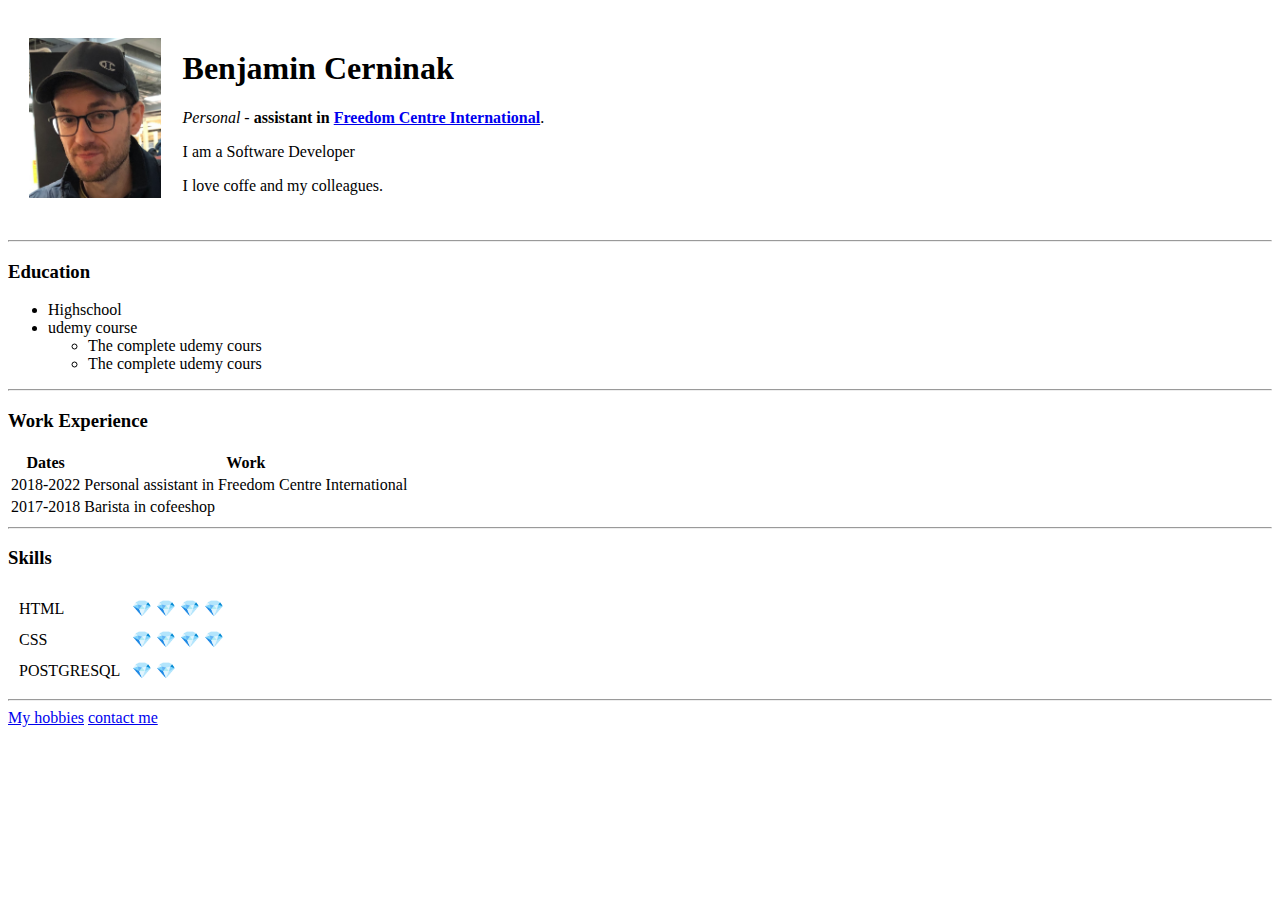
==== index.html @ dad4ab69 "Add initial CV website files" ====
<!DOCTYPE html>
<html lang="en">
  <head>
    <meta charset="UTF-8" />
    <meta http-equiv="X-UA-Compatible" content="IE=edge" />
    <meta name="viewport" content="width=device-width, initial-scale=1.0" />
    <title>Benjamin's personal site</title>
  </head>
  <body>
    <table cellspacing="20">
      <tr>
        <td>
          <img
            src="images/ben.jpg"
            style="height: 160px"
            alt="Ben profile picture"
          />
        </td>
        <td>
          <h1>Benjamin Cerninak</h1>

          <p>
            <em>Personal</em> -
            <strong
              >assistant in
              <a href="https://www.fcichapel.org/"
                >Freedom Centre International</a
              ></strong
            >.
          </p>
          <p>I am a Software Developer</p>
          <p>I love coffe and my colleagues.</p>
        </td>
      </tr>
    </table>

    <hr />
    <h3>Education</h3>
    <ul>
      <li>Highschool</li>
      <li>udemy course</li>

      <ul>
        <li>The complete udemy cours</li>
        <li>The complete udemy cours</li>
      </ul>
    </ul>
    <hr />
    <h3>Work Experience</h3>

    <table>
      <thead>
        <tr>
          <th>Dates</th>
          <th>Work</th>
        </tr>
      </thead>
      <tbody>
        <tr>
          <td>2018-2022</td>
          <td>Personal assistant in Freedom Centre International</td>
        </tr>
        <tr>
          <td>2017-2018</td>
          <td>Barista in cofeeshop</td>
        </tr>
      </tbody>
    </table>
    <hr />
    <h3>Skills</h3>
    <table cellspacing="10">
      <tr>
        <td>HTML</td>
        <td>💎 💎 💎 💎</td>
      </tr>
      <tr>
        <td>CSS</td>
        <td>💎 💎 💎 💎</td>
      </tr>
      <tr>
        <td>POSTGRESQL</td>
        <td>💎 💎</td>
      </tr>
    </table>
    <hr />
    <a href="hobbies.html">My hobbies</a>
    <a href="contact.html">contact me</a>
  </body>
</html>
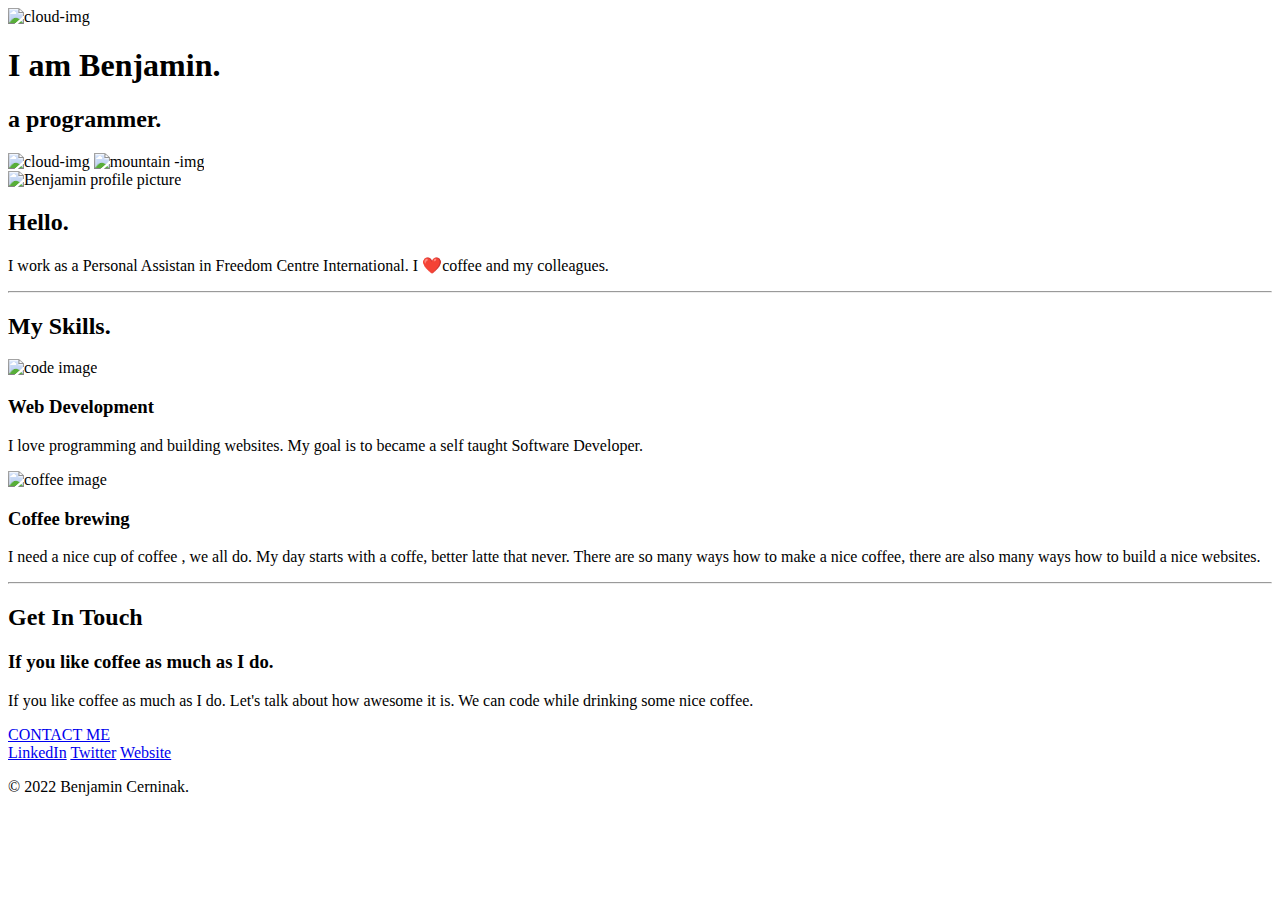
==== commit 89ff9e39: "Update index.html" ====
--- a/index.html
+++ b/index.html
@@ -4,86 +4,80 @@
     <meta charset="UTF-8" />
     <meta http-equiv="X-UA-Compatible" content="IE=edge" />
     <meta name="viewport" content="width=device-width, initial-scale=1.0" />
-    <title>Benjamin's personal site</title>
+    <link rel="stylesheet" href="css/styles.css" />
+    <link rel="icon" href="favicon.ico" />
+    <title>Benjamin Cerninak</title>
+    <link rel="preconnect" href="https://fonts.googleapis.com" />
+    <link rel="preconnect" href="https://fonts.gstatic.com" crossorigin />
+    <link
+      href="https://fonts.googleapis.com/css2?family=Merriweather&family=Montserrat&family=Sacramento&display=swap"
+      rel="stylesheet"
+    />
   </head>
   <body>
-    <table cellspacing="20">
-      <tr>
-        <td>
+    <div class="top-container">
+      <img class="top-cloud" src="images/cloud.png" alt="cloud-img" />
+      <h1>I am Benjamin.</h1>
+      <h2>a programmer.</h2>
+      <img class="bottom-cloud" src="images/cloud.png" alt="cloud-img" />
+      <img src="images/mountain.png" alt="mountain -img" />
+    </div>
+    <div class="middle-container">
+      <div class="profile">
+        <img
+          class="ben-img"
+          src="images/imgBen.png"
+          alt="Benjamin profile picture"
+        />
+        <h2>Hello.</h2>
+        <p class="introduction-part">
+          I work as a Personal Assistan in Freedom Centre International. I
+          ❤️coffee and my colleagues.
+        </p>
+      </div>
+      <hr />
+      <div class="skills">
+        <h2>My Skills.</h2>
+        <div class="skill-row">
+          <img class="code-img" src="images/iconCode.png" alt="code image" />
+          <h3>Web Development</h3>
+          <p class="code-skill-description">
+            I love programming and building websites. My goal is to became a
+            self taught Software Developer.
+          </p>
+        </div>
+        <div class="skill-row">
           <img
-            src="images/ben.jpg"
-            style="height: 160px"
-            alt="Ben profile picture"
+            class="coffee-img"
+            src="images/coffeeImg.png"
+            alt="coffee image"
           />
-        </td>
-        <td>
-          <h1>Benjamin Cerninak</h1>
 
-          <p>
-            <em>Personal</em> -
-            <strong
-              >assistant in
-              <a href="https://www.fcichapel.org/"
-                >Freedom Centre International</a
-              ></strong
-            >.
+          <h3>Coffee brewing</h3>
+          <p class="coffee-skill-description">
+            I need a nice cup of coffee , we all do. My day starts with a coffe,
+            better latte that never. There are so many ways how to make a nice
+            coffee, there are also many ways how to build a nice websites.
           </p>
-          <p>I am a Software Developer</p>
-          <p>I love coffe and my colleagues.</p>
-        </td>
-      </tr>
-    </table>
+        </div>
+      </div>
+      <hr />
+      <div class="contact-me">
+        <h2>Get In Touch</h2>
+        <h3>If you like coffee as much as I do.</h3>
+        <p>
+          If you like coffee as much as I do. Let's talk about how awesome it
+          is. We can code while drinking some nice coffee.
+        </p>
+        <a class="btn" href="mailto:name@email.com">CONTACT ME</a>
+      </div>
+    </div>
 
-    <hr />
-    <h3>Education</h3>
-    <ul>
-      <li>Highschool</li>
-      <li>udemy course</li>
-
-      <ul>
-        <li>The complete udemy cours</li>
-        <li>The complete udemy cours</li>
-      </ul>
-    </ul>
-    <hr />
-    <h3>Work Experience</h3>
-
-    <table>
-      <thead>
-        <tr>
-          <th>Dates</th>
-          <th>Work</th>
-        </tr>
-      </thead>
-      <tbody>
-        <tr>
-          <td>2018-2022</td>
-          <td>Personal assistant in Freedom Centre International</td>
-        </tr>
-        <tr>
-          <td>2017-2018</td>
-          <td>Barista in cofeeshop</td>
-        </tr>
-      </tbody>
-    </table>
-    <hr />
-    <h3>Skills</h3>
-    <table cellspacing="10">
-      <tr>
-        <td>HTML</td>
-        <td>💎 💎 💎 💎</td>
-      </tr>
-      <tr>
-        <td>CSS</td>
-        <td>💎 💎 💎 💎</td>
-      </tr>
-      <tr>
-        <td>POSTGRESQL</td>
-        <td>💎 💎</td>
-      </tr>
-    </table>
-    <hr />
-    <a href="hobbies.html">My hobbies</a>
-    <a href="contact.html">contact me</a>
+    <div class="bottom-container">
+      <a class="footer-link" href="https://www.linkedin.com/">LinkedIn</a>
+      <a class="footer-link" href="https://twitter.com/">Twitter</a>
+      <a class="footer-link" href="https://www.appbrewery.co/">Website</a>
+      <p>© 2022 Benjamin Cerninak.</p>
+    </div>
   </body>
 </html>
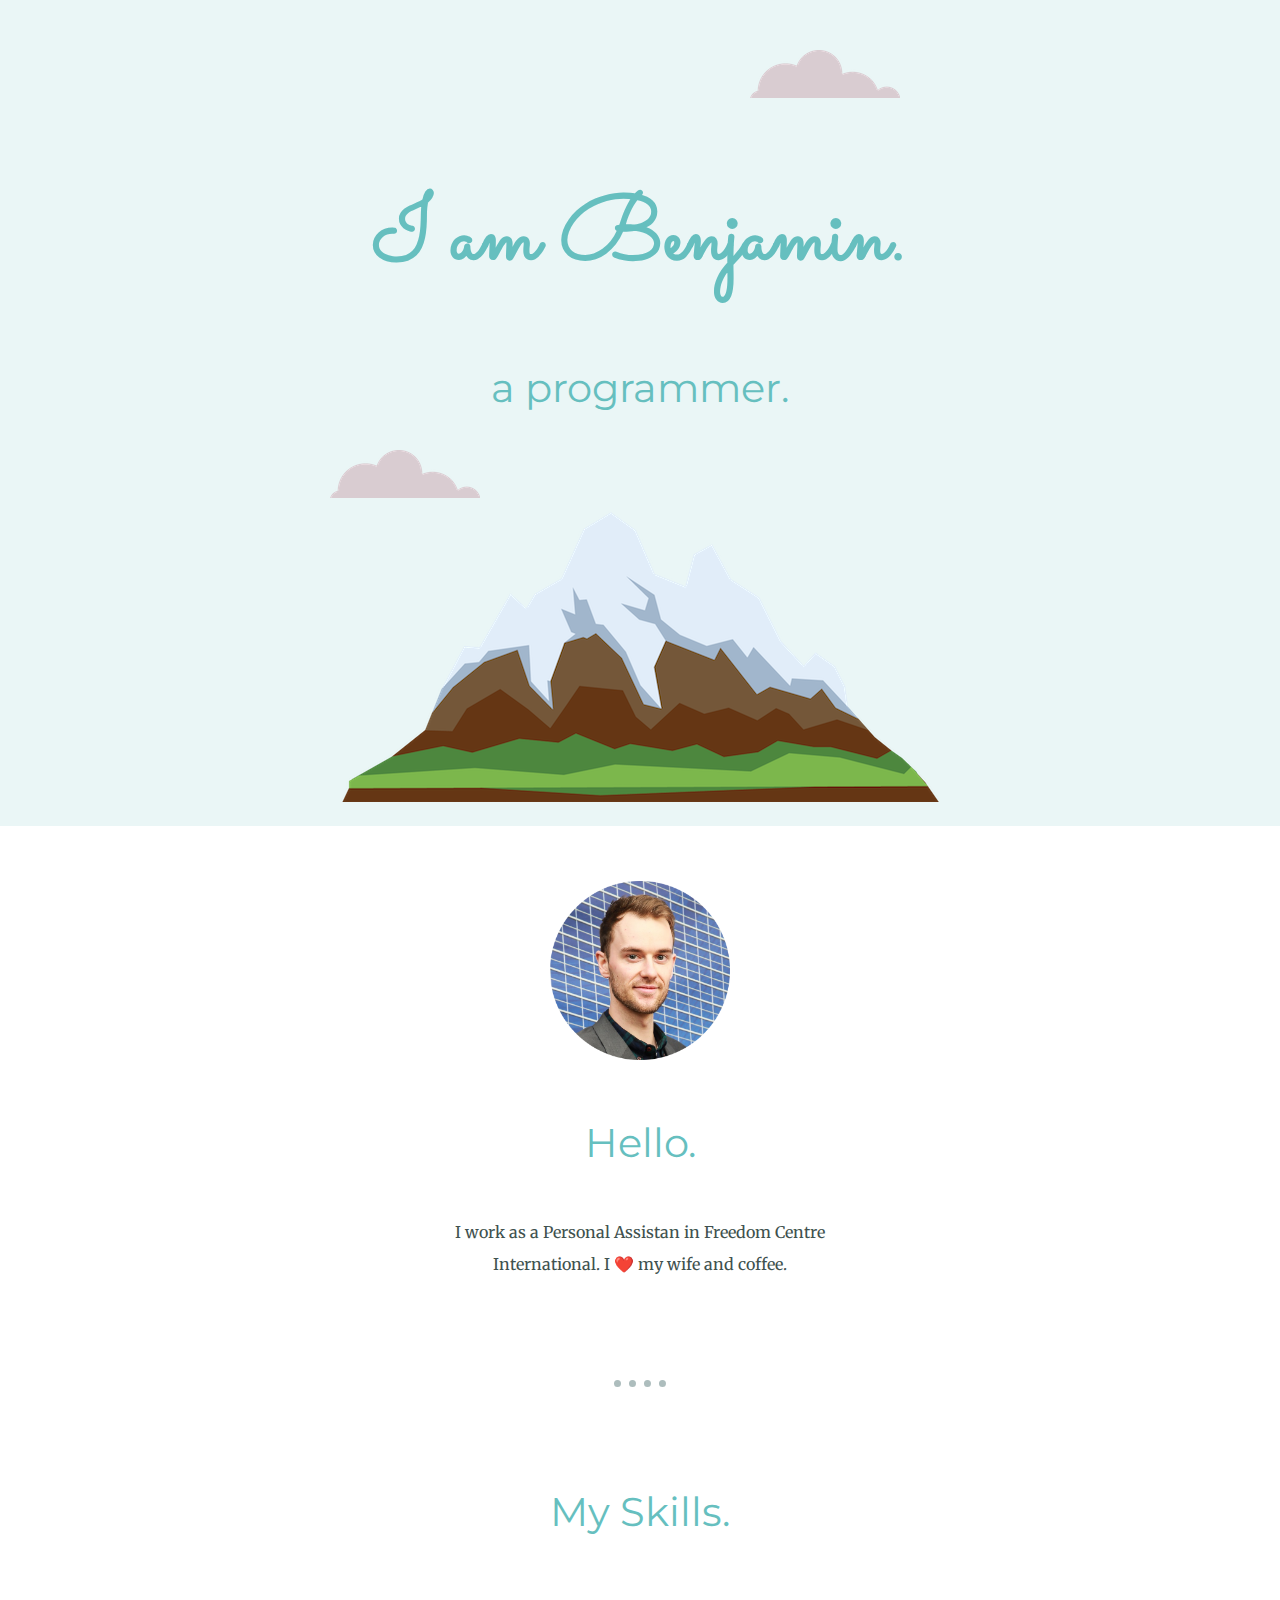
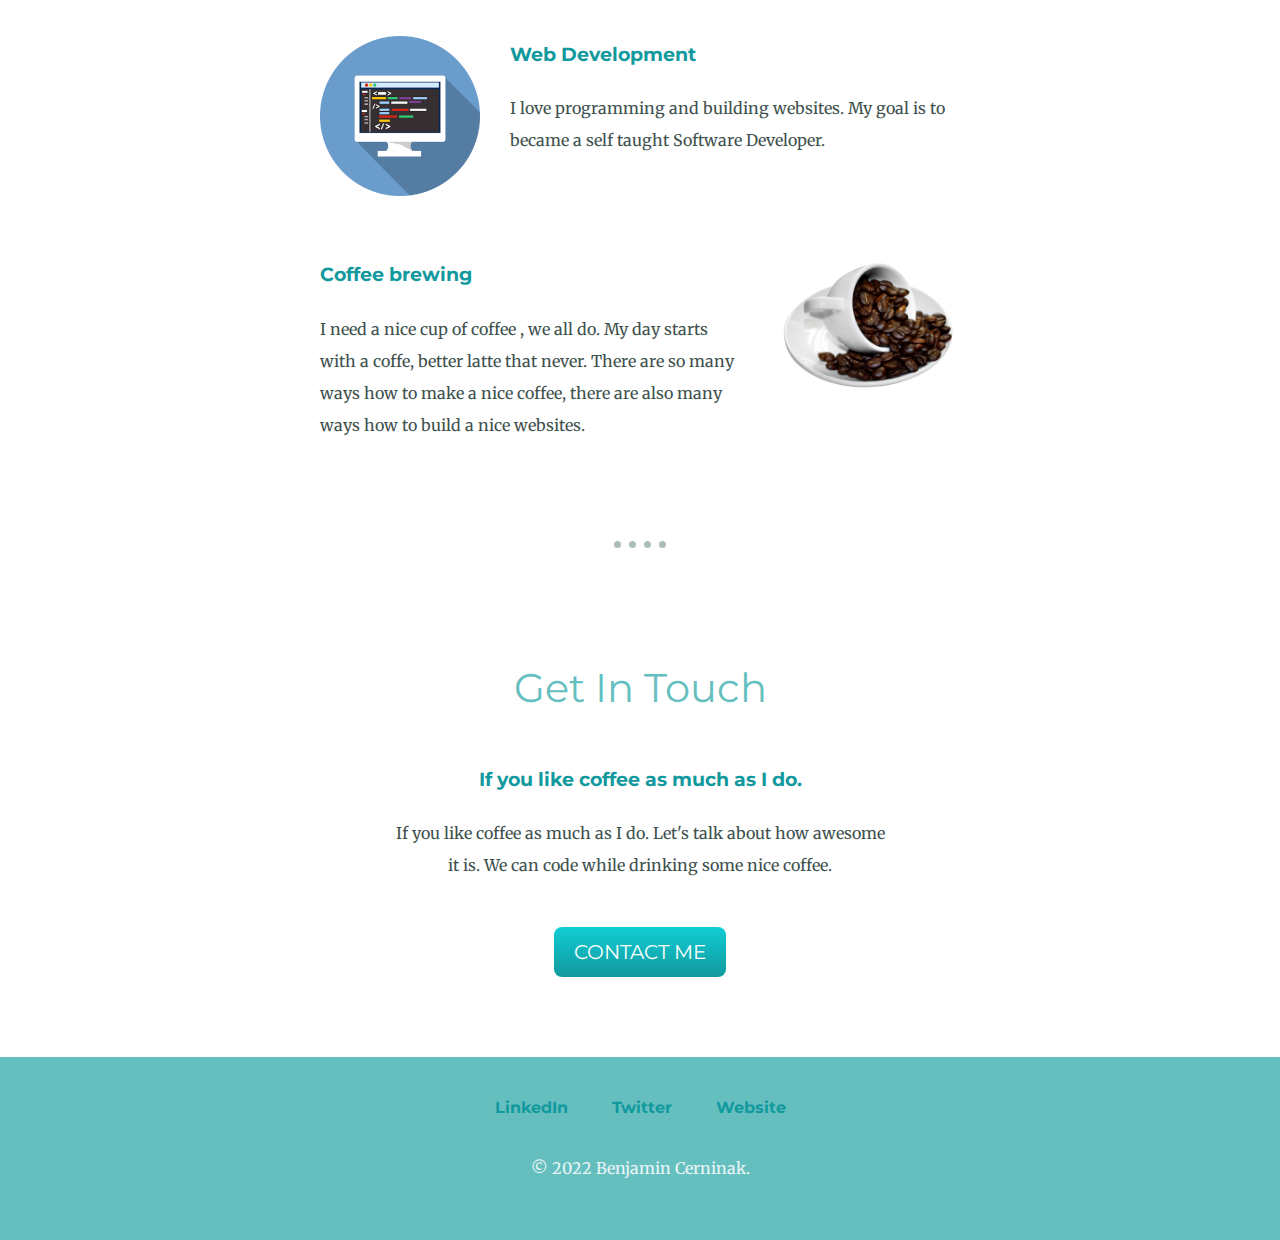
==== commit 35fccb30: "Update index.html" ====
--- a/index.html
+++ b/index.html
@@ -32,7 +32,7 @@
         <h2>Hello.</h2>
         <p class="introduction-part">
           I work as a Personal Assistan in Freedom Centre International. I
-          ❤️coffee and my colleagues.
+          ❤️ my wife and coffee.
         </p>
       </div>
       <hr />
--- a/css/styles.css
+++ b/css/styles.css
@@ -0,0 +1,156 @@
+body {
+  margin: 0;
+  text-align: center;
+  font-family: "Merriweather", serif;
+  color: #40514e;
+}
+
+h1 {
+  margin: 50px auto 0 auto;
+  font-family: "Sacramento", cursive;
+  font-size: 5.625rem;
+  color: #66bfbf;
+  line-height: 2;
+}
+h2 {
+  font-size: 2.5rem;
+  color: #66bfbf;
+  font-family: "Montserrat", sans-serif;
+  font-weight: normal;
+}
+
+h3 {
+  font-family: "Montserrat", sans-serif;
+  color: #11999e;
+  font-weight: bold;
+}
+a {
+  color: #66bfbf;
+  font-family: "Montserrat", sans-serif;
+  decoration: none;
+}
+a:hover {
+  
+  color: #eaf6f6;
+}
+.top-container {
+  background-color: #eaf6f6;
+
+  padding-top: 100px;
+  position: relative;
+  padding-bottom: 20px;
+}
+.profile {
+  line-height: 2;
+}
+p {
+  line-height: 2;
+}
+.introduction-part {
+  width: 400px;
+  text-align: center;
+
+  margin: 0 auto 0 auto;
+}
+.ben-img {
+  width: 14%;
+  margin-top: 3.4rem;
+}
+.code-img {
+  width: 25%;
+  float: left;
+  padding-right: 30px;
+}
+.coffee-img {
+  float: right;
+  width: 29%;
+  padding-left: 30px;
+  /* padding-top: 40px; */
+}
+
+.bottom-cloud {
+  position: absolute;
+  top: 450px;
+  left: 330px;
+}
+.top-cloud {
+  position: absolute;
+  top: 50px;
+  right: 380px;
+}
+
+.skills {
+}
+.skill-row {
+  margin: 100px auto 100px auto;
+  width: 50%;
+  line-height: 2;
+  text-align: left;
+}
+
+hr {
+  margin: 100px auto 100px;
+  border-style: dotted;
+  width: 4%;
+  border-top: none;
+  border-left: none;
+  border-right: none;
+  border-bottom: 7px dotted;
+  color: #adbdbd;
+}
+
+.bottom-container {
+  background-color: #66bfbf;
+}
+.contact-me {
+  width: 500px;
+  margin: 30px auto 80px auto;
+  line-height: 2;
+}
+
+.btn {
+  display: inline-block;
+  margin-top: 30px;
+  background: #11cdd4;
+  background-image: -webkit-linear-gradient(top, #11cdd4, #11999e);
+  background-image: -moz-linear-gradient(top, #11cdd4, #11999e);
+  background-image: -ms-linear-gradient(top, #11cdd4, #11999e);
+  background-image: -o-linear-gradient(top, #11cdd4, #11999e);
+  background-image: linear-gradient(to bottom, #11cdd4, #11999e);
+  -webkit-border-radius: 8;
+  -moz-border-radius: 8;
+  border-radius: 8px;
+  font-family: "Montserrat", sans-serif;
+  color: #ffffff;
+  font-size: 20px;
+  padding: 5px 20px 5px 20px;
+  text-decoration: none;
+}
+
+.btn:hover {
+  background: #30e3cb;
+  background-image: -webkit-linear-gradient(top, #30e3cb, #2bc4ad);
+  background-image: -moz-linear-gradient(top, #30e3cb, #2bc4ad);
+  background-image: -ms-linear-gradient(top, #30e3cb, #2bc4ad);
+  background-image: -o-linear-gradient(top, #30e3cb, #2bc4ad);
+  background-image: linear-gradient(to bottom, #30e3cb, #2bc4ad);
+  text-decoration: none;
+}
+
+.bottom-container {
+  padding-top: 40px;
+  padding-bottom: 40px;
+  margin-bottom: 0;
+}
+.bottom-container p {
+  color: #eaf6f6;
+}
+.bottom-container a {
+  display: inline-block;
+  padding-right: 20px;
+  padding-left: 20px;
+  margin-bottom: 19px;
+  text-decoration: none;
+  color: #11999e;
+  font-weight: bold;
+}
